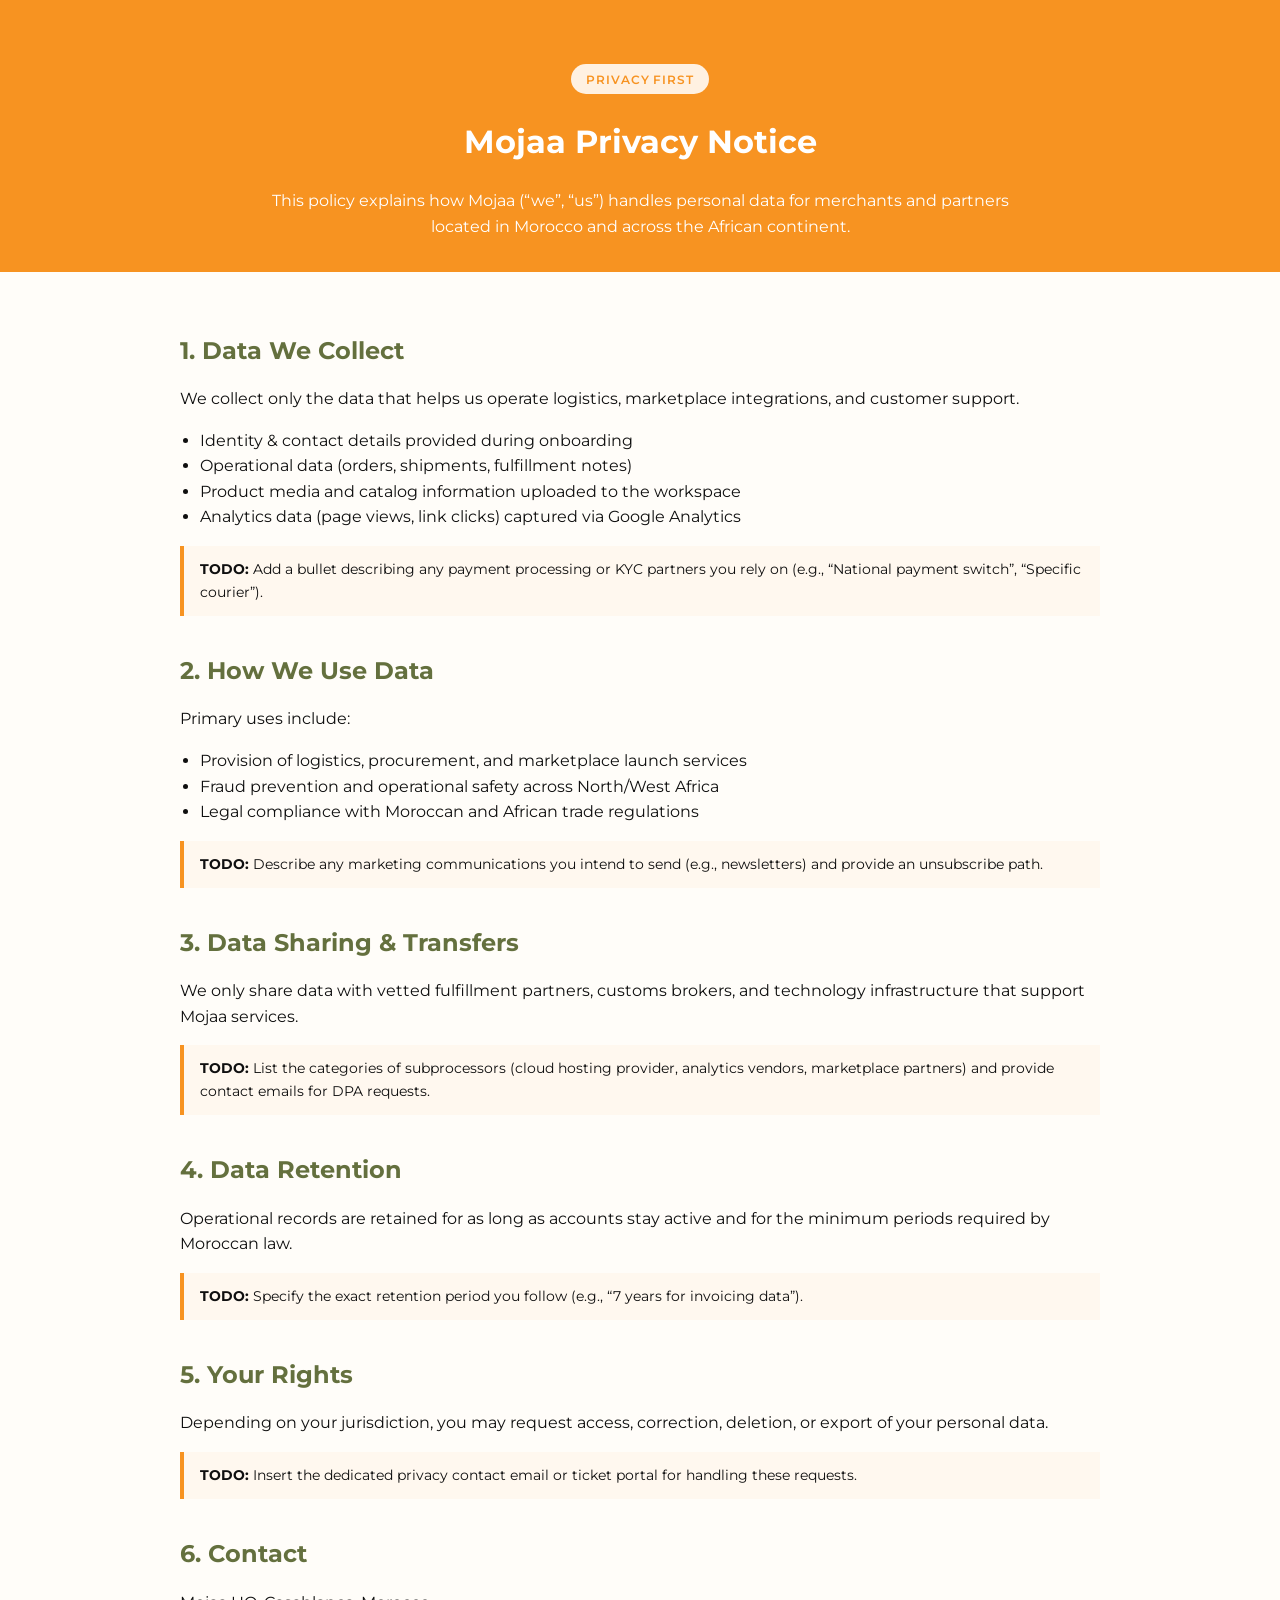
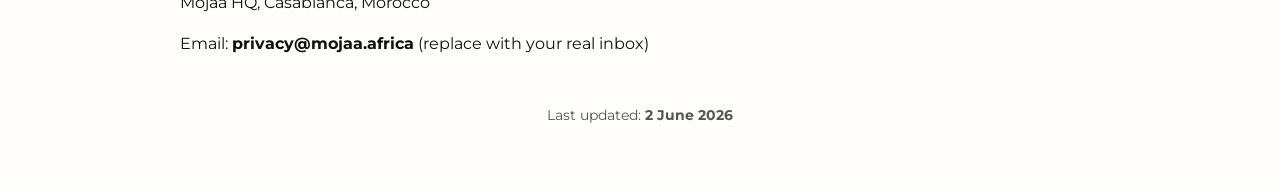
==== public/privacy.html @ 45971359 "Improve SEO and add legal pages" ====
<!doctype html>
<html lang="en">
  <head>
    <meta charset="utf-8" />
    <meta name="viewport" content="width=device-width, initial-scale=1" />
    <title>Mojaa Privacy Notice</title>
    <meta name="description" content="How Mojaa protects the personal data of African merchants and partners." />
    <link rel="preconnect" href="https://fonts.googleapis.com" />
    <link rel="preconnect" href="https://fonts.gstatic.com" crossorigin />
    <link href="https://fonts.googleapis.com/css2?family=Montserrat:wght@400;600;700&display=swap" rel="stylesheet" />
    <style>
      :root {
        color-scheme: light;
        --brand-tangerine: #f79321;
        --brand-dark: #0f0f0f;
        --brand-olive: #64703e;
      }
      * { box-sizing: border-box; }
      body {
        margin: 0;
        font-family: "Montserrat", system-ui, sans-serif;
        color: var(--brand-dark);
        background: #fffdf9;
        line-height: 1.6;
      }
      header {
        background: var(--brand-tangerine);
        color: white;
        padding: 3rem 1rem 2rem;
        text-align: center;
      }
      header p { max-width: 740px; margin: 1rem auto 0; }
      main { max-width: 960px; margin: 0 auto; padding: 2.5rem 1.25rem 4rem; }
      section { margin-bottom: 2.25rem; }
      h1, h2, h3 { font-weight: 700; }
      h2 { color: var(--brand-olive); margin-bottom: 0.5rem; }
      .tag { display: inline-flex; padding: 0.35rem 0.9rem; background: #fff1e1; color: var(--brand-tangerine); border-radius: 999px; text-transform: uppercase; letter-spacing: 0.08em; font-size: 0.75rem; font-weight: 600; }
      ul { padding-left: 1.25rem; }
      footer { text-align: center; font-size: 0.85rem; color: #555; margin-top: 3rem; }
      .todo {
        border-left: 4px solid var(--brand-tangerine);
        padding: 0.75rem 1rem;
        background: #fff8ef;
        font-size: 0.9rem;
        margin-top: 0.75rem;
      }
    </style>
  </head>
  <body>
    <header>
      <p class="tag">Privacy First</p>
      <h1>Mojaa Privacy Notice</h1>
      <p>This policy explains how Mojaa (“we”, “us”) handles personal data for merchants and partners located in Morocco and across the African continent.</p>
    </header>
    <main>
      <section>
        <h2>1. Data We Collect</h2>
        <p>We collect only the data that helps us operate logistics, marketplace integrations, and customer support.</p>
        <ul>
          <li>Identity & contact details provided during onboarding</li>
          <li>Operational data (orders, shipments, fulfillment notes)</li>
          <li>Product media and catalog information uploaded to the workspace</li>
          <li>Analytics data (page views, link clicks) captured via Google Analytics</li>
        </ul>
        <div class="todo"><strong>TODO:</strong> Add a bullet describing any payment processing or KYC partners you rely on (e.g., “National payment switch”, “Specific courier”).</div>
      </section>

      <section>
        <h2>2. How We Use Data</h2>
        <p>Primary uses include:</p>
        <ul>
          <li>Provision of logistics, procurement, and marketplace launch services</li>
          <li>Fraud prevention and operational safety across North/West Africa</li>
          <li>Legal compliance with Moroccan and African trade regulations</li>
        </ul>
        <div class="todo"><strong>TODO:</strong> Describe any marketing communications you intend to send (e.g., newsletters) and provide an unsubscribe path.</div>
      </section>

      <section>
        <h2>3. Data Sharing & Transfers</h2>
        <p>We only share data with vetted fulfillment partners, customs brokers, and technology infrastructure that support Mojaa services.</p>
        <div class="todo"><strong>TODO:</strong> List the categories of subprocessors (cloud hosting provider, analytics vendors, marketplace partners) and provide contact emails for DPA requests.</div>
      </section>

      <section>
        <h2>4. Data Retention</h2>
        <p>Operational records are retained for as long as accounts stay active and for the minimum periods required by Moroccan law.</p>
        <div class="todo"><strong>TODO:</strong> Specify the exact retention period you follow (e.g., “7 years for invoicing data”).</div>
      </section>

      <section>
        <h2>5. Your Rights</h2>
        <p>Depending on your jurisdiction, you may request access, correction, deletion, or export of your personal data.</p>
        <div class="todo"><strong>TODO:</strong> Insert the dedicated privacy contact email or ticket portal for handling these requests.</div>
      </section>

      <section>
        <h2>6. Contact</h2>
        <p>Mojaa HQ, Casablanca, Morocco</p>
        <p>Email: <strong>privacy@mojaa.africa</strong> (replace with your real inbox)</p>
      </section>

      <footer>Last updated: <strong>2 June 2026</strong></footer>
    </main>
  </body>
</html>
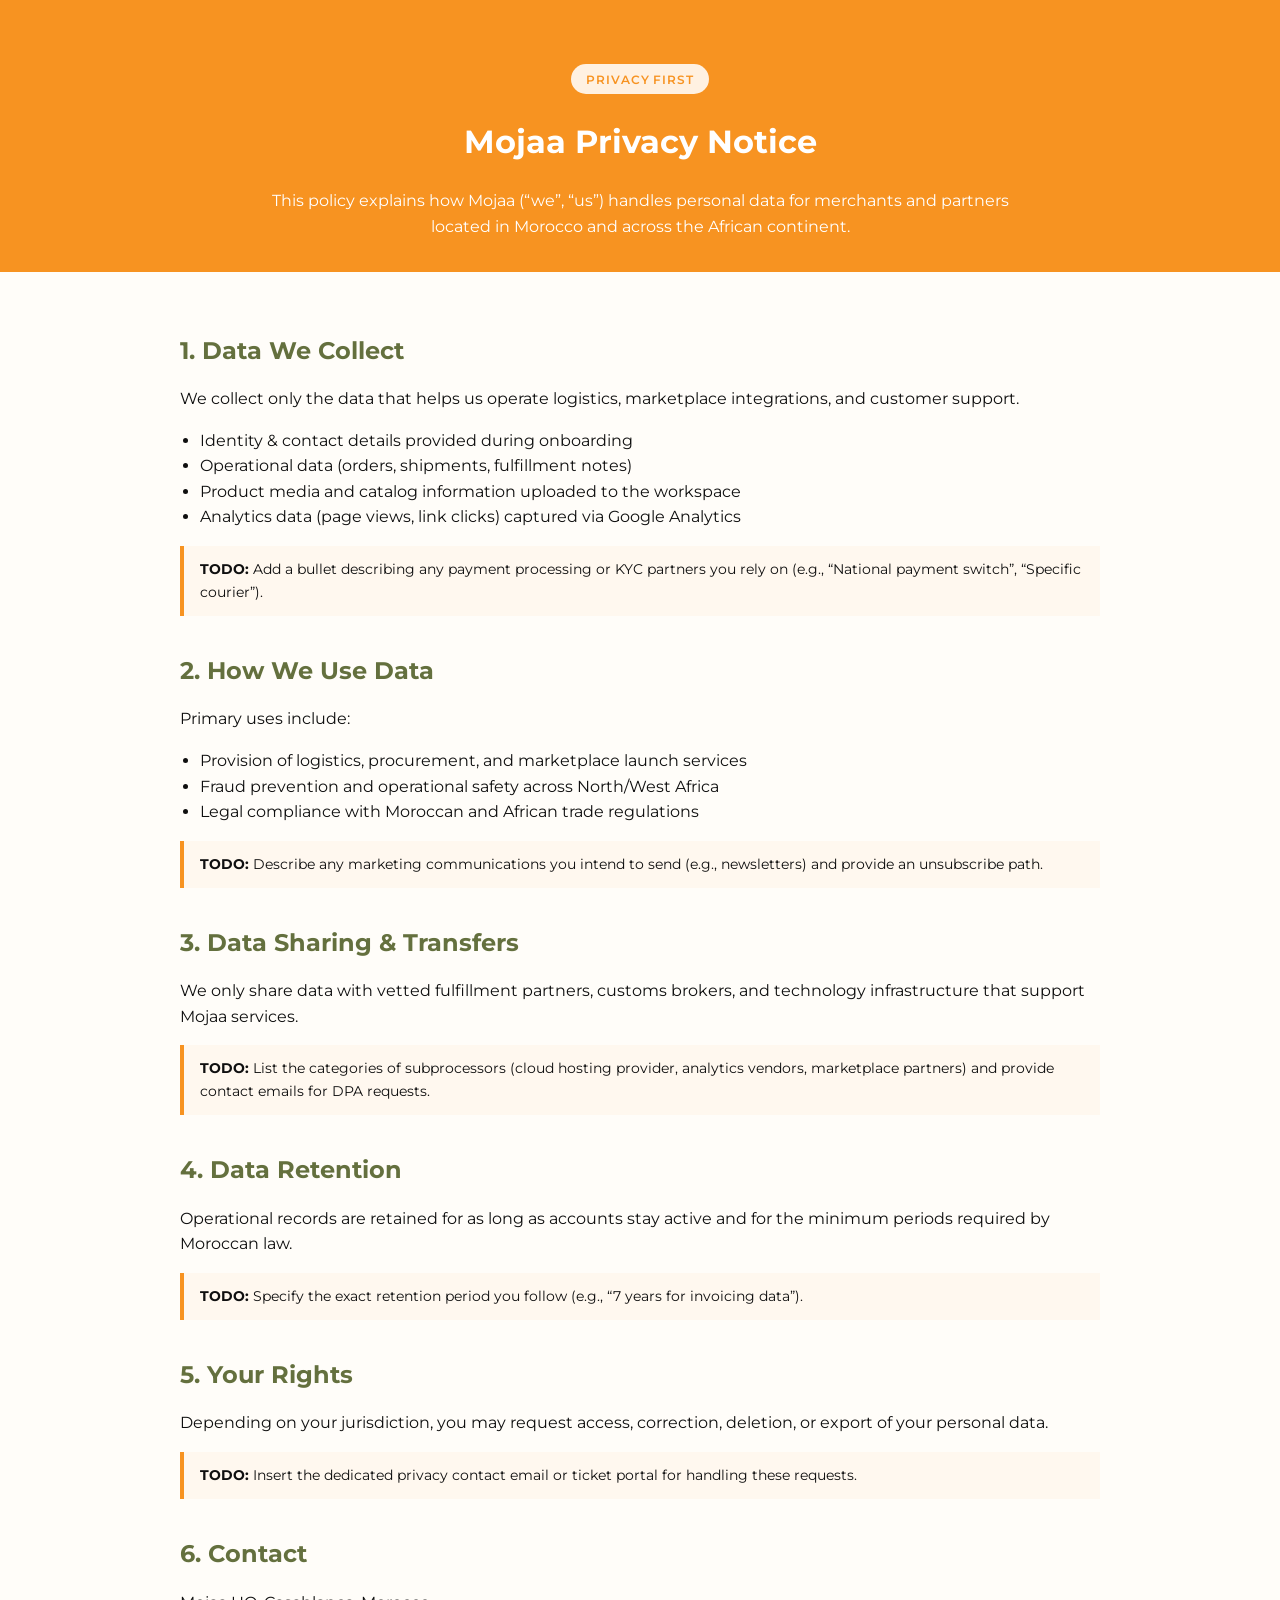
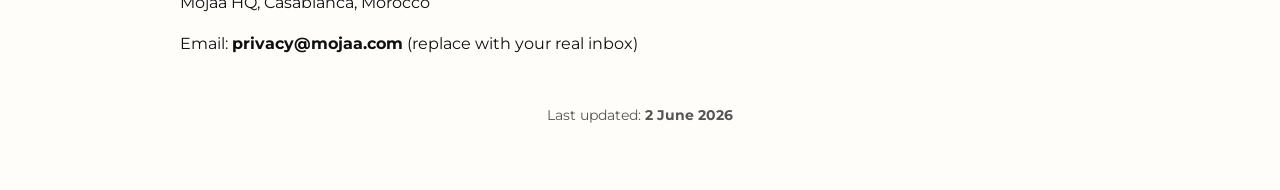
==== commit 0b1f09c0: "Align domains and add brand tagline" ====
--- a/public/privacy.html
+++ b/public/privacy.html
@@ -97,7 +97,7 @@
       <section>
         <h2>6. Contact</h2>
         <p>Mojaa HQ, Casablanca, Morocco</p>
-        <p>Email: <strong>privacy@mojaa.africa</strong> (replace with your real inbox)</p>
+        <p>Email: <strong>privacy@mojaa.com</strong> (replace with your real inbox)</p>
       </section>
 
       <footer>Last updated: <strong>2 June 2026</strong></footer>
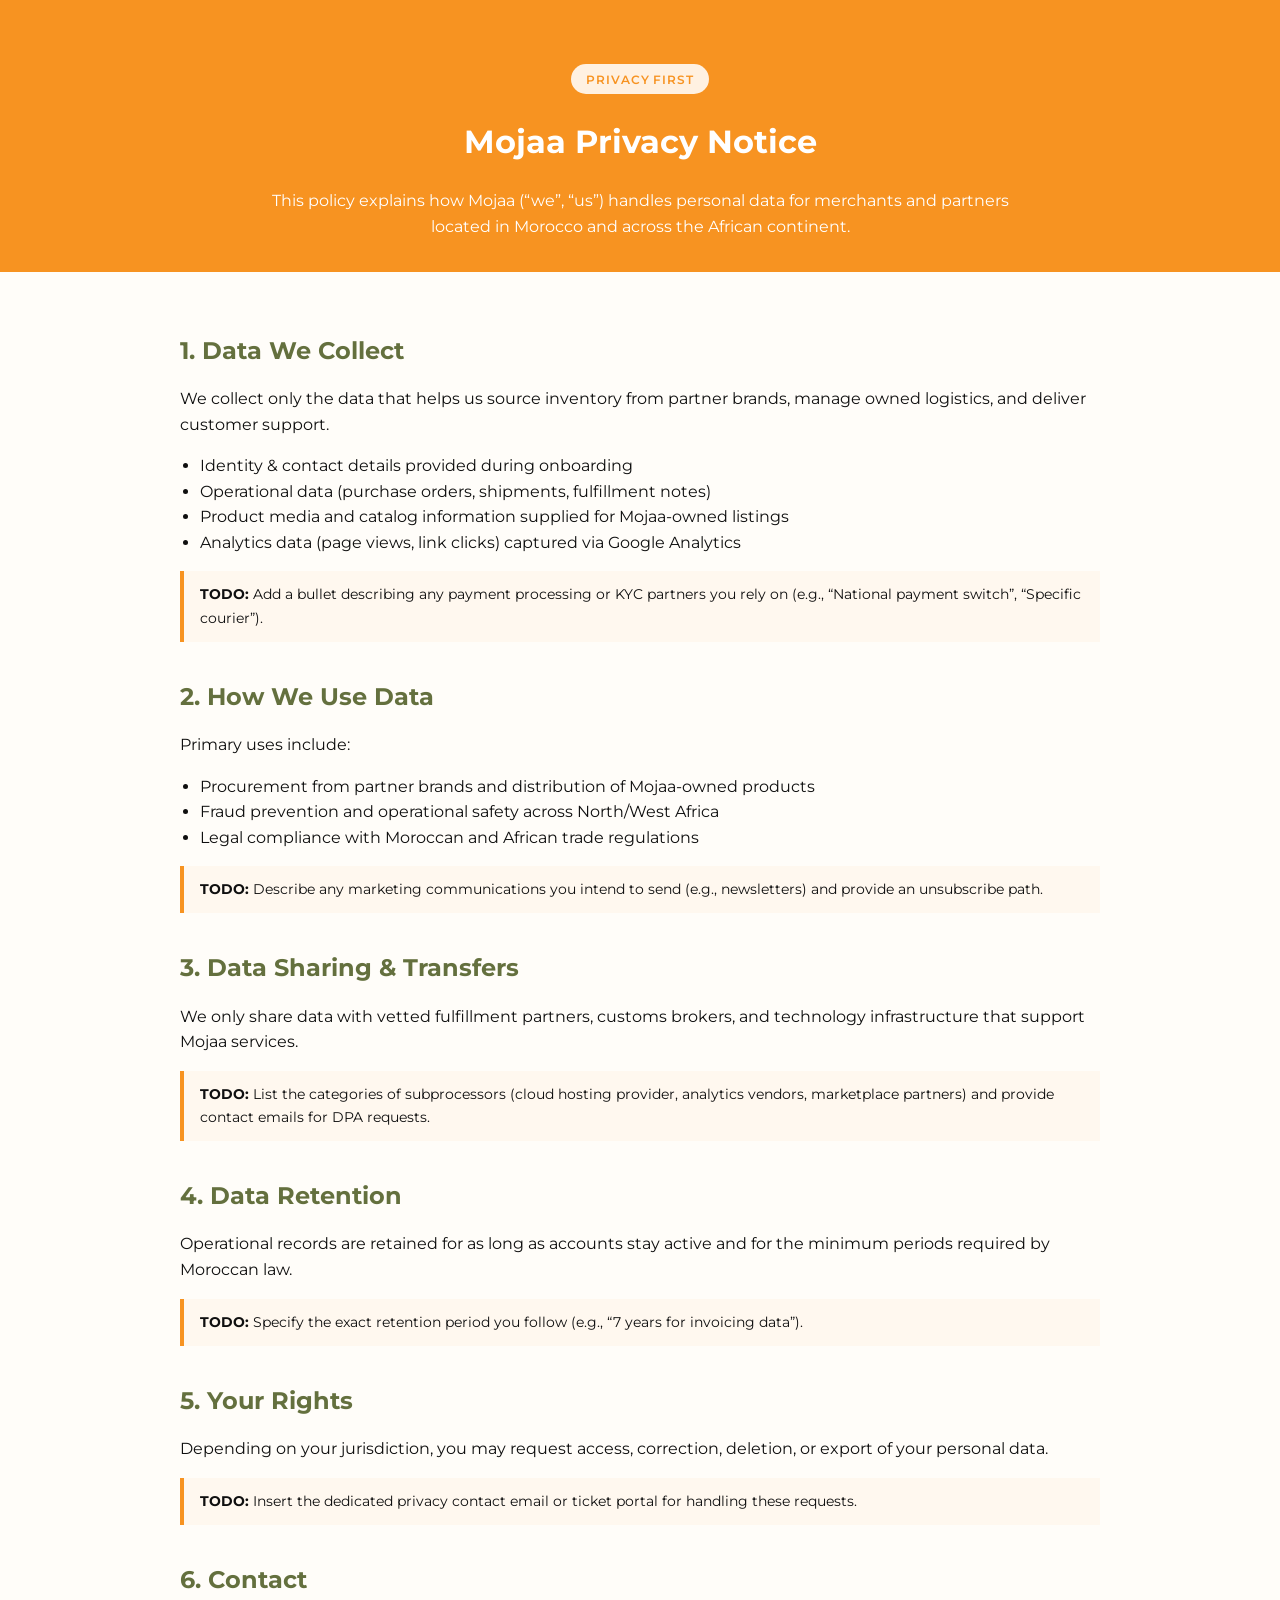
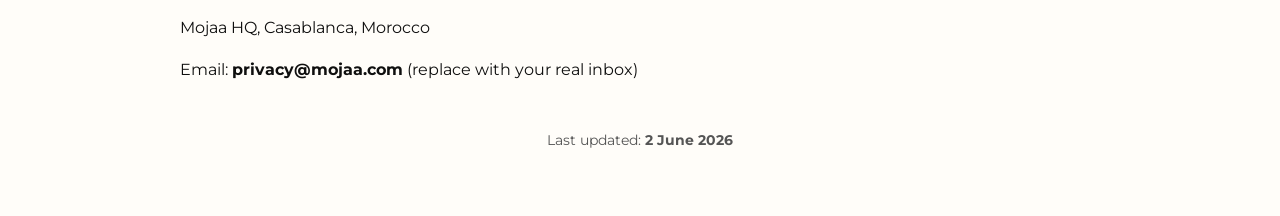
==== commit ac638adf: "Clarify owned retail model" ====
--- a/public/privacy.html
+++ b/public/privacy.html
@@ -55,11 +55,11 @@
     <main>
       <section>
         <h2>1. Data We Collect</h2>
-        <p>We collect only the data that helps us operate logistics, marketplace integrations, and customer support.</p>
+        <p>We collect only the data that helps us source inventory from partner brands, manage owned logistics, and deliver customer support.</p>
         <ul>
           <li>Identity & contact details provided during onboarding</li>
-          <li>Operational data (orders, shipments, fulfillment notes)</li>
-          <li>Product media and catalog information uploaded to the workspace</li>
+          <li>Operational data (purchase orders, shipments, fulfillment notes)</li>
+          <li>Product media and catalog information supplied for Mojaa-owned listings</li>
           <li>Analytics data (page views, link clicks) captured via Google Analytics</li>
         </ul>
         <div class="todo"><strong>TODO:</strong> Add a bullet describing any payment processing or KYC partners you rely on (e.g., “National payment switch”, “Specific courier”).</div>
@@ -69,7 +69,7 @@
         <h2>2. How We Use Data</h2>
         <p>Primary uses include:</p>
         <ul>
-          <li>Provision of logistics, procurement, and marketplace launch services</li>
+          <li>Procurement from partner brands and distribution of Mojaa-owned products</li>
           <li>Fraud prevention and operational safety across North/West Africa</li>
           <li>Legal compliance with Moroccan and African trade regulations</li>
         </ul>
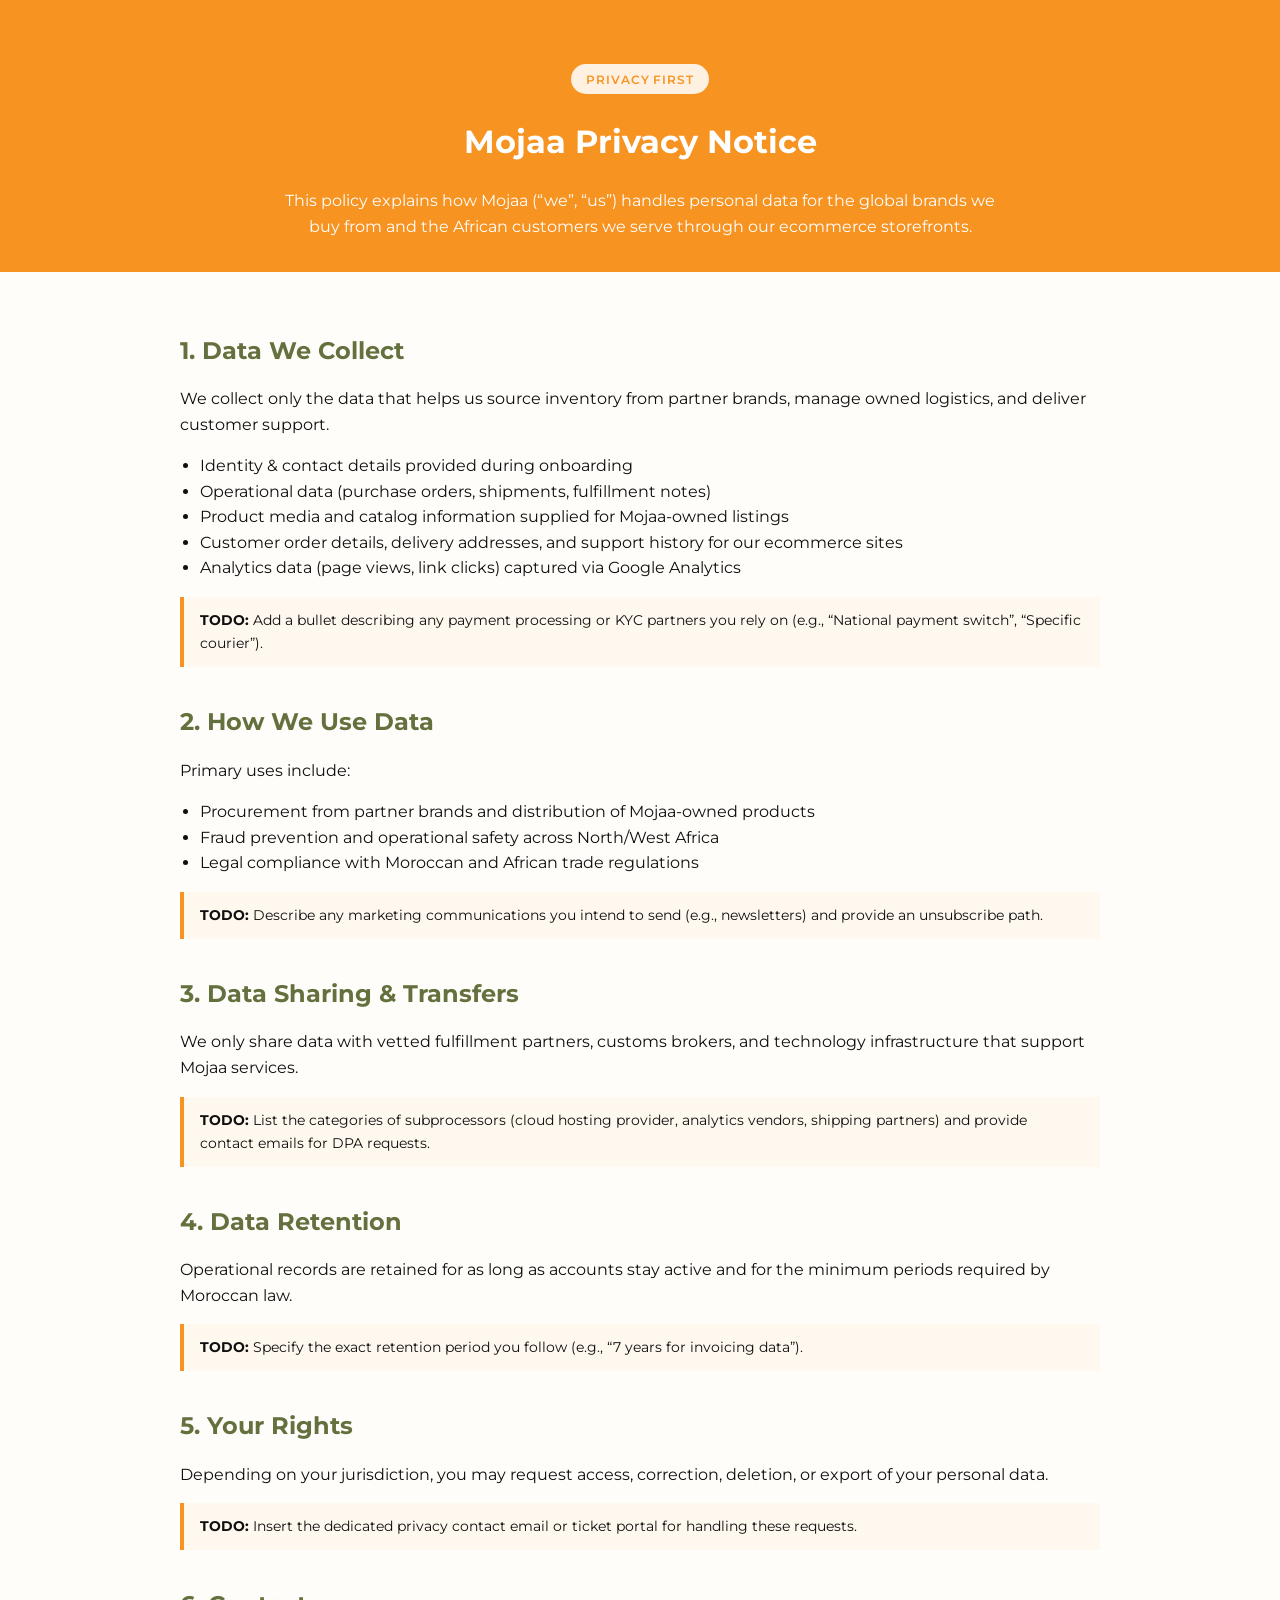
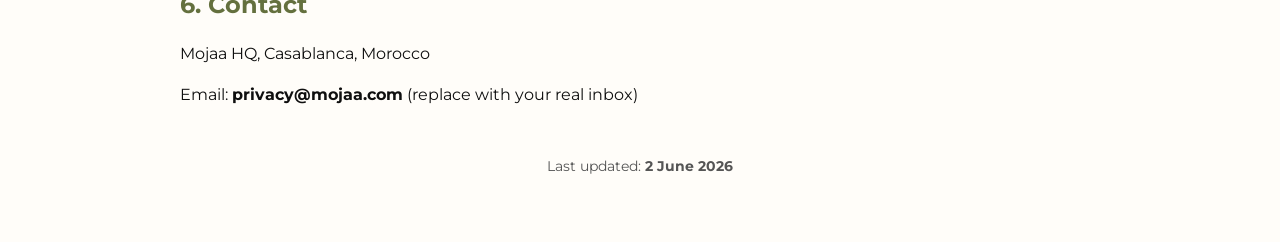
==== commit cee3f983: "Emphasize global brand sourcing" ====
--- a/public/privacy.html
+++ b/public/privacy.html
@@ -50,7 +50,7 @@
     <header>
       <p class="tag">Privacy First</p>
       <h1>Mojaa Privacy Notice</h1>
-      <p>This policy explains how Mojaa (“we”, “us”) handles personal data for merchants and partners located in Morocco and across the African continent.</p>
+      <p>This policy explains how Mojaa (“we”, “us”) handles personal data for the global brands we buy from and the African customers we serve through our ecommerce storefronts.</p>
     </header>
     <main>
       <section>
@@ -60,6 +60,7 @@
           <li>Identity & contact details provided during onboarding</li>
           <li>Operational data (purchase orders, shipments, fulfillment notes)</li>
           <li>Product media and catalog information supplied for Mojaa-owned listings</li>
+          <li>Customer order details, delivery addresses, and support history for our ecommerce sites</li>
           <li>Analytics data (page views, link clicks) captured via Google Analytics</li>
         </ul>
         <div class="todo"><strong>TODO:</strong> Add a bullet describing any payment processing or KYC partners you rely on (e.g., “National payment switch”, “Specific courier”).</div>
@@ -79,7 +80,7 @@
       <section>
         <h2>3. Data Sharing & Transfers</h2>
         <p>We only share data with vetted fulfillment partners, customs brokers, and technology infrastructure that support Mojaa services.</p>
-        <div class="todo"><strong>TODO:</strong> List the categories of subprocessors (cloud hosting provider, analytics vendors, marketplace partners) and provide contact emails for DPA requests.</div>
+        <div class="todo"><strong>TODO:</strong> List the categories of subprocessors (cloud hosting provider, analytics vendors, shipping partners) and provide contact emails for DPA requests.</div>
       </section>
 
       <section>
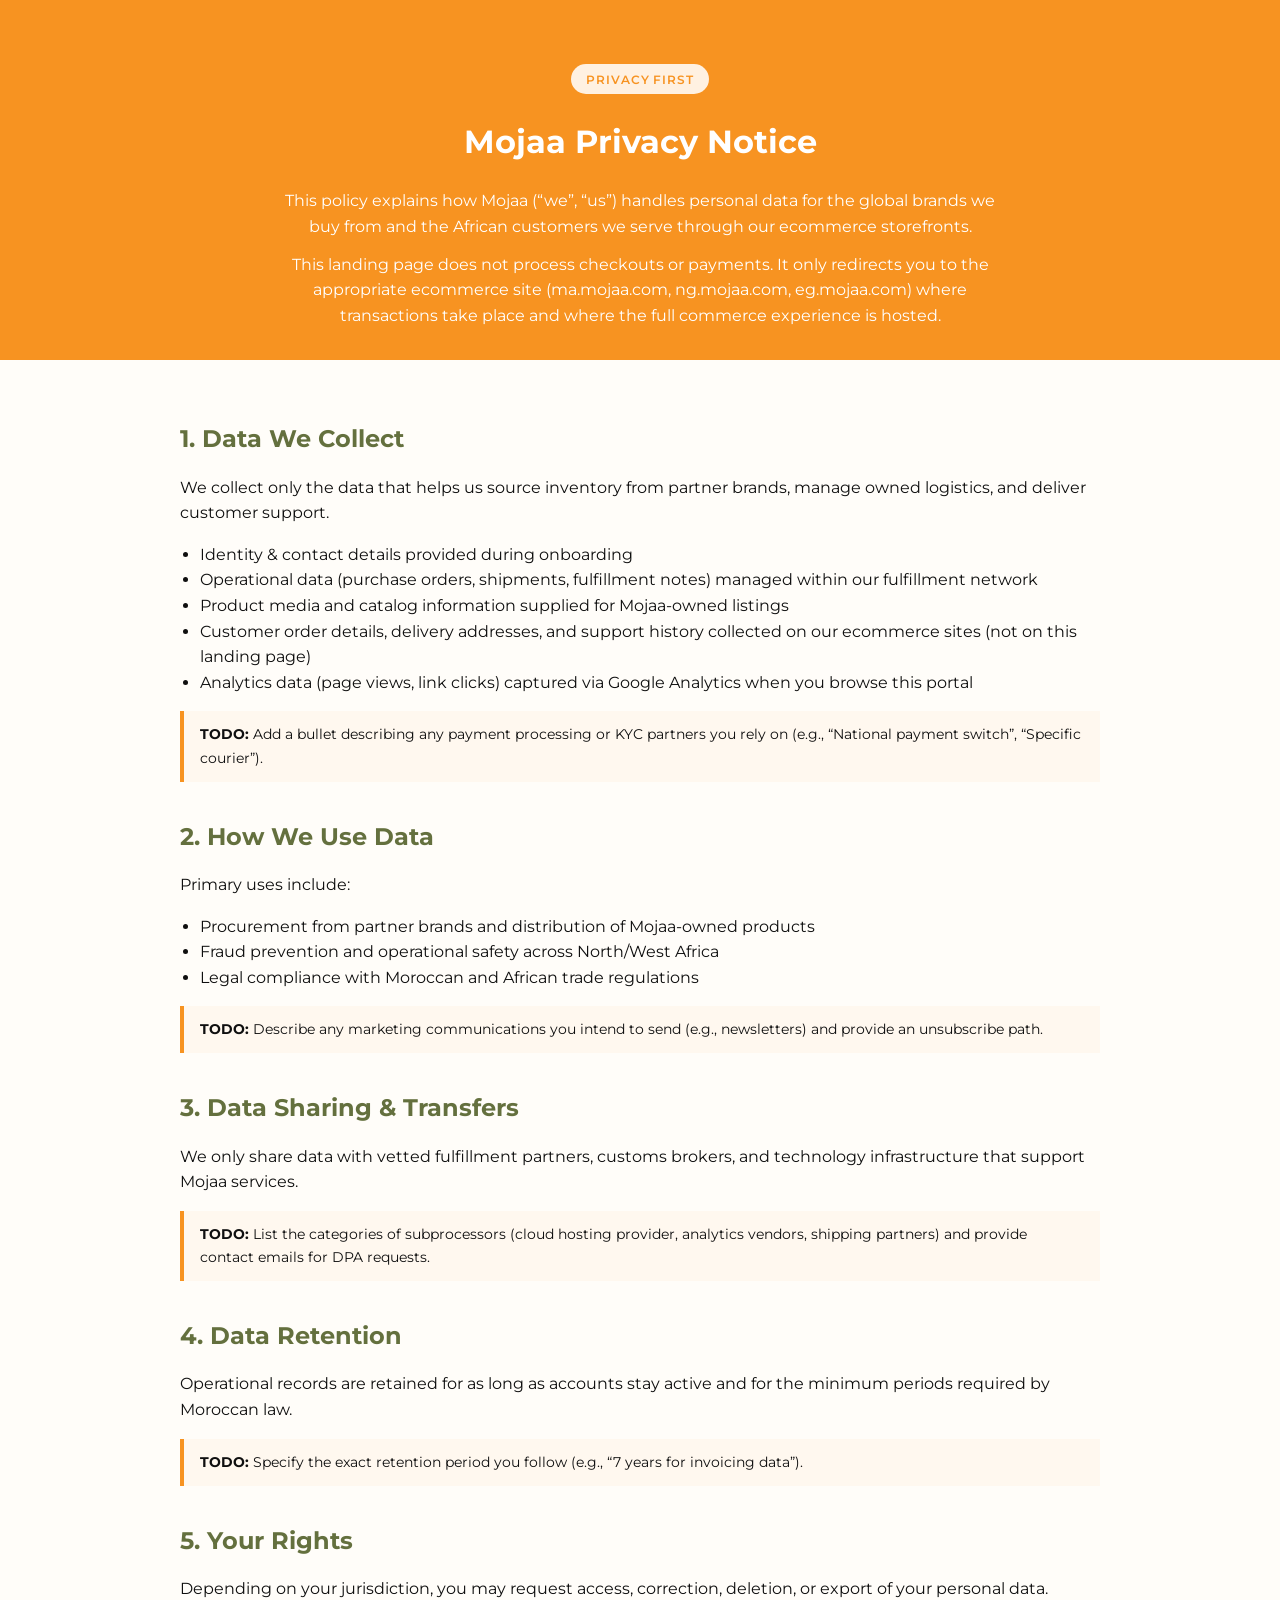
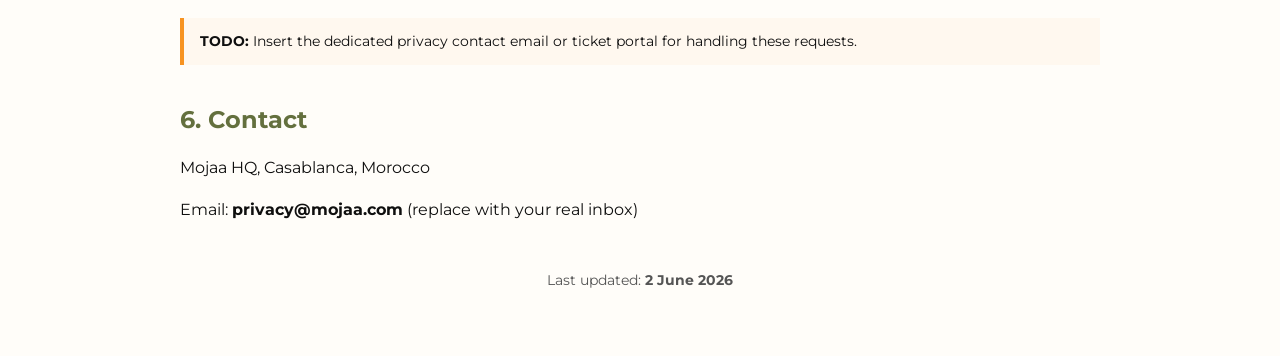
==== commit b95b0d46: "Clarify portal-only experience" ====
--- a/public/privacy.html
+++ b/public/privacy.html
@@ -51,6 +51,9 @@
       <p class="tag">Privacy First</p>
       <h1>Mojaa Privacy Notice</h1>
       <p>This policy explains how Mojaa (“we”, “us”) handles personal data for the global brands we buy from and the African customers we serve through our ecommerce storefronts.</p>
+      <p class="text-sm max-w-3xl mx-auto" style="margin-top: 0.75rem;">
+        This landing page does not process checkouts or payments. It only redirects you to the appropriate ecommerce site (ma.mojaa.com, ng.mojaa.com, eg.mojaa.com) where transactions take place and where the full commerce experience is hosted.
+      </p>
     </header>
     <main>
       <section>
@@ -58,10 +61,10 @@
         <p>We collect only the data that helps us source inventory from partner brands, manage owned logistics, and deliver customer support.</p>
         <ul>
           <li>Identity & contact details provided during onboarding</li>
-          <li>Operational data (purchase orders, shipments, fulfillment notes)</li>
+          <li>Operational data (purchase orders, shipments, fulfillment notes) managed within our fulfillment network</li>
           <li>Product media and catalog information supplied for Mojaa-owned listings</li>
-          <li>Customer order details, delivery addresses, and support history for our ecommerce sites</li>
-          <li>Analytics data (page views, link clicks) captured via Google Analytics</li>
+          <li>Customer order details, delivery addresses, and support history collected on our ecommerce sites (not on this landing page)</li>
+          <li>Analytics data (page views, link clicks) captured via Google Analytics when you browse this portal</li>
         </ul>
         <div class="todo"><strong>TODO:</strong> Add a bullet describing any payment processing or KYC partners you rely on (e.g., “National payment switch”, “Specific courier”).</div>
       </section>
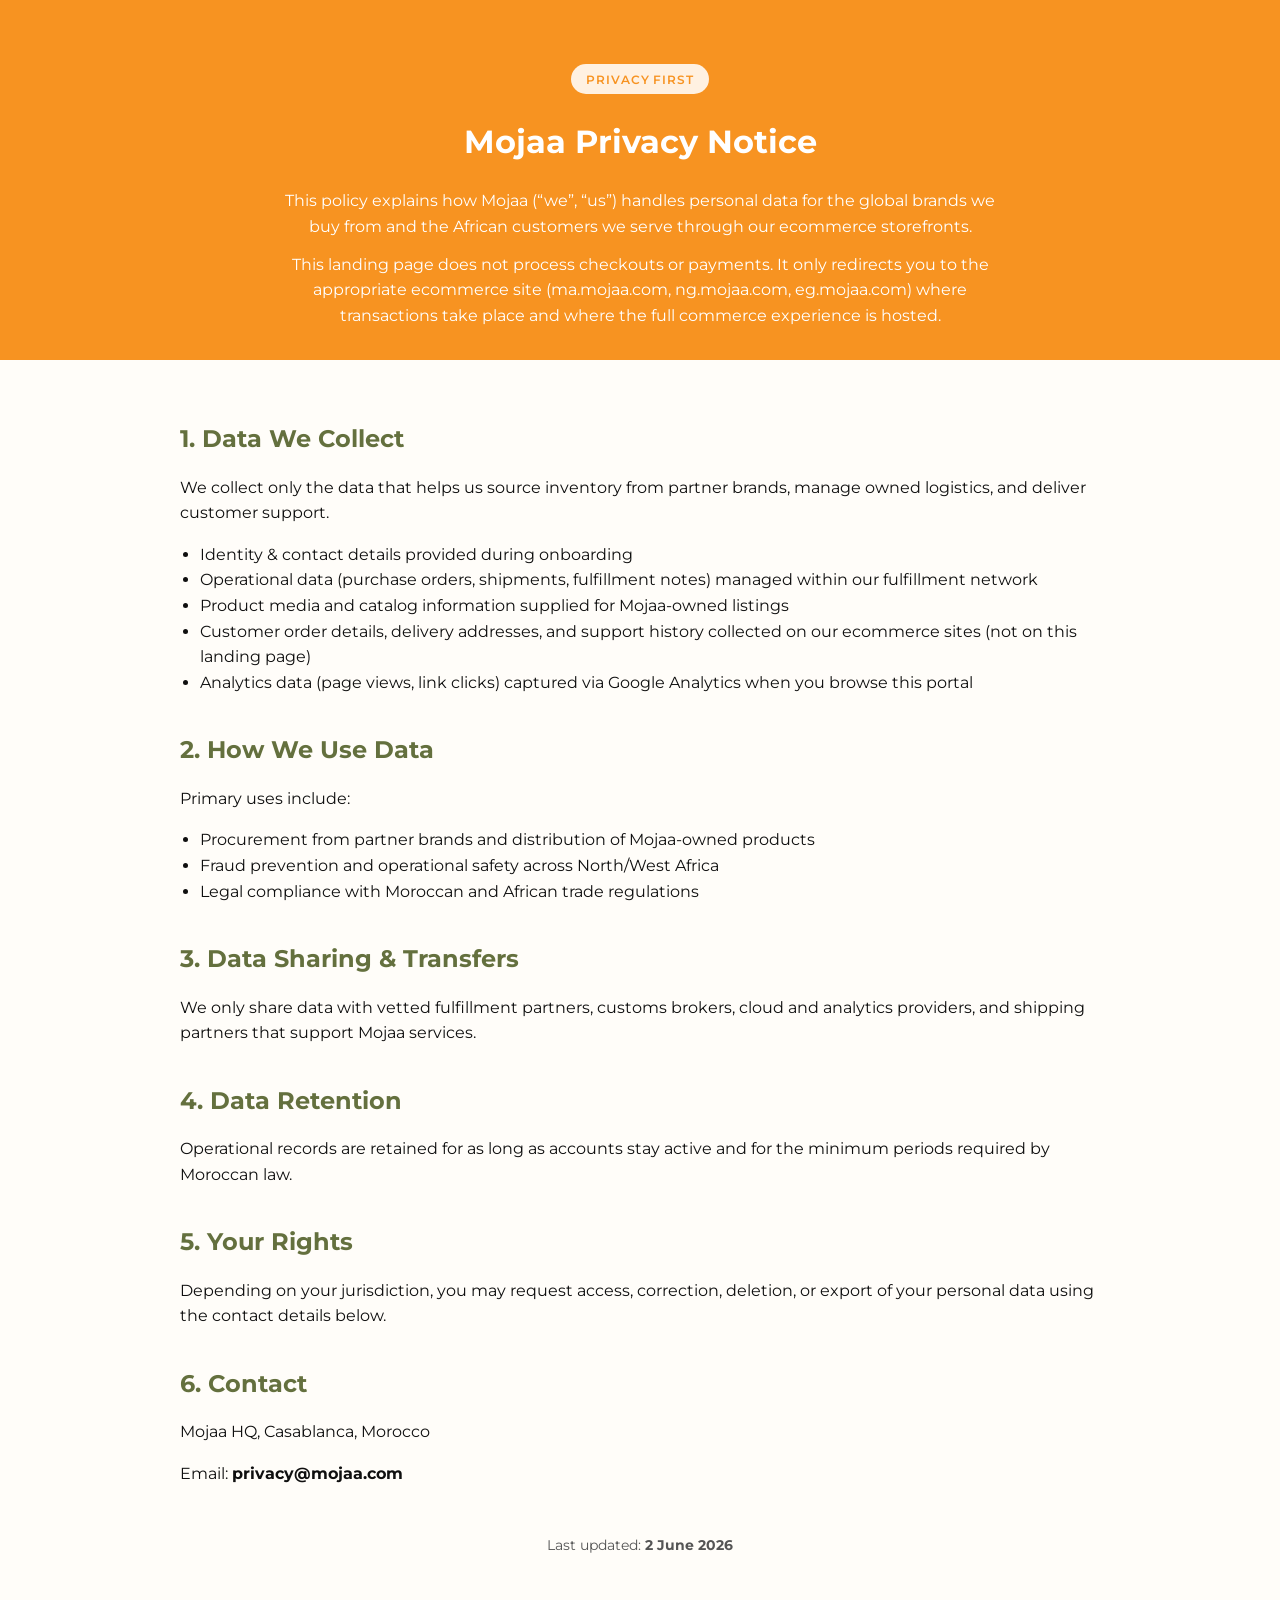
==== commit 31957947: "Simplify hero and legal text" ====
--- a/public/privacy.html
+++ b/public/privacy.html
@@ -66,7 +66,6 @@
           <li>Customer order details, delivery addresses, and support history collected on our ecommerce sites (not on this landing page)</li>
           <li>Analytics data (page views, link clicks) captured via Google Analytics when you browse this portal</li>
         </ul>
-        <div class="todo"><strong>TODO:</strong> Add a bullet describing any payment processing or KYC partners you rely on (e.g., “National payment switch”, “Specific courier”).</div>
       </section>
 
       <section>
@@ -77,31 +76,27 @@
           <li>Fraud prevention and operational safety across North/West Africa</li>
           <li>Legal compliance with Moroccan and African trade regulations</li>
         </ul>
-        <div class="todo"><strong>TODO:</strong> Describe any marketing communications you intend to send (e.g., newsletters) and provide an unsubscribe path.</div>
       </section>
 
       <section>
         <h2>3. Data Sharing & Transfers</h2>
-        <p>We only share data with vetted fulfillment partners, customs brokers, and technology infrastructure that support Mojaa services.</p>
-        <div class="todo"><strong>TODO:</strong> List the categories of subprocessors (cloud hosting provider, analytics vendors, shipping partners) and provide contact emails for DPA requests.</div>
+        <p>We only share data with vetted fulfillment partners, customs brokers, cloud and analytics providers, and shipping partners that support Mojaa services.</p>
       </section>
 
       <section>
         <h2>4. Data Retention</h2>
         <p>Operational records are retained for as long as accounts stay active and for the minimum periods required by Moroccan law.</p>
-        <div class="todo"><strong>TODO:</strong> Specify the exact retention period you follow (e.g., “7 years for invoicing data”).</div>
       </section>
 
       <section>
         <h2>5. Your Rights</h2>
-        <p>Depending on your jurisdiction, you may request access, correction, deletion, or export of your personal data.</p>
-        <div class="todo"><strong>TODO:</strong> Insert the dedicated privacy contact email or ticket portal for handling these requests.</div>
+        <p>Depending on your jurisdiction, you may request access, correction, deletion, or export of your personal data using the contact details below.</p>
       </section>
 
       <section>
         <h2>6. Contact</h2>
         <p>Mojaa HQ, Casablanca, Morocco</p>
-        <p>Email: <strong>privacy@mojaa.com</strong> (replace with your real inbox)</p>
+        <p>Email: <strong>privacy@mojaa.com</strong></p>
       </section>
 
       <footer>Last updated: <strong>2 June 2026</strong></footer>
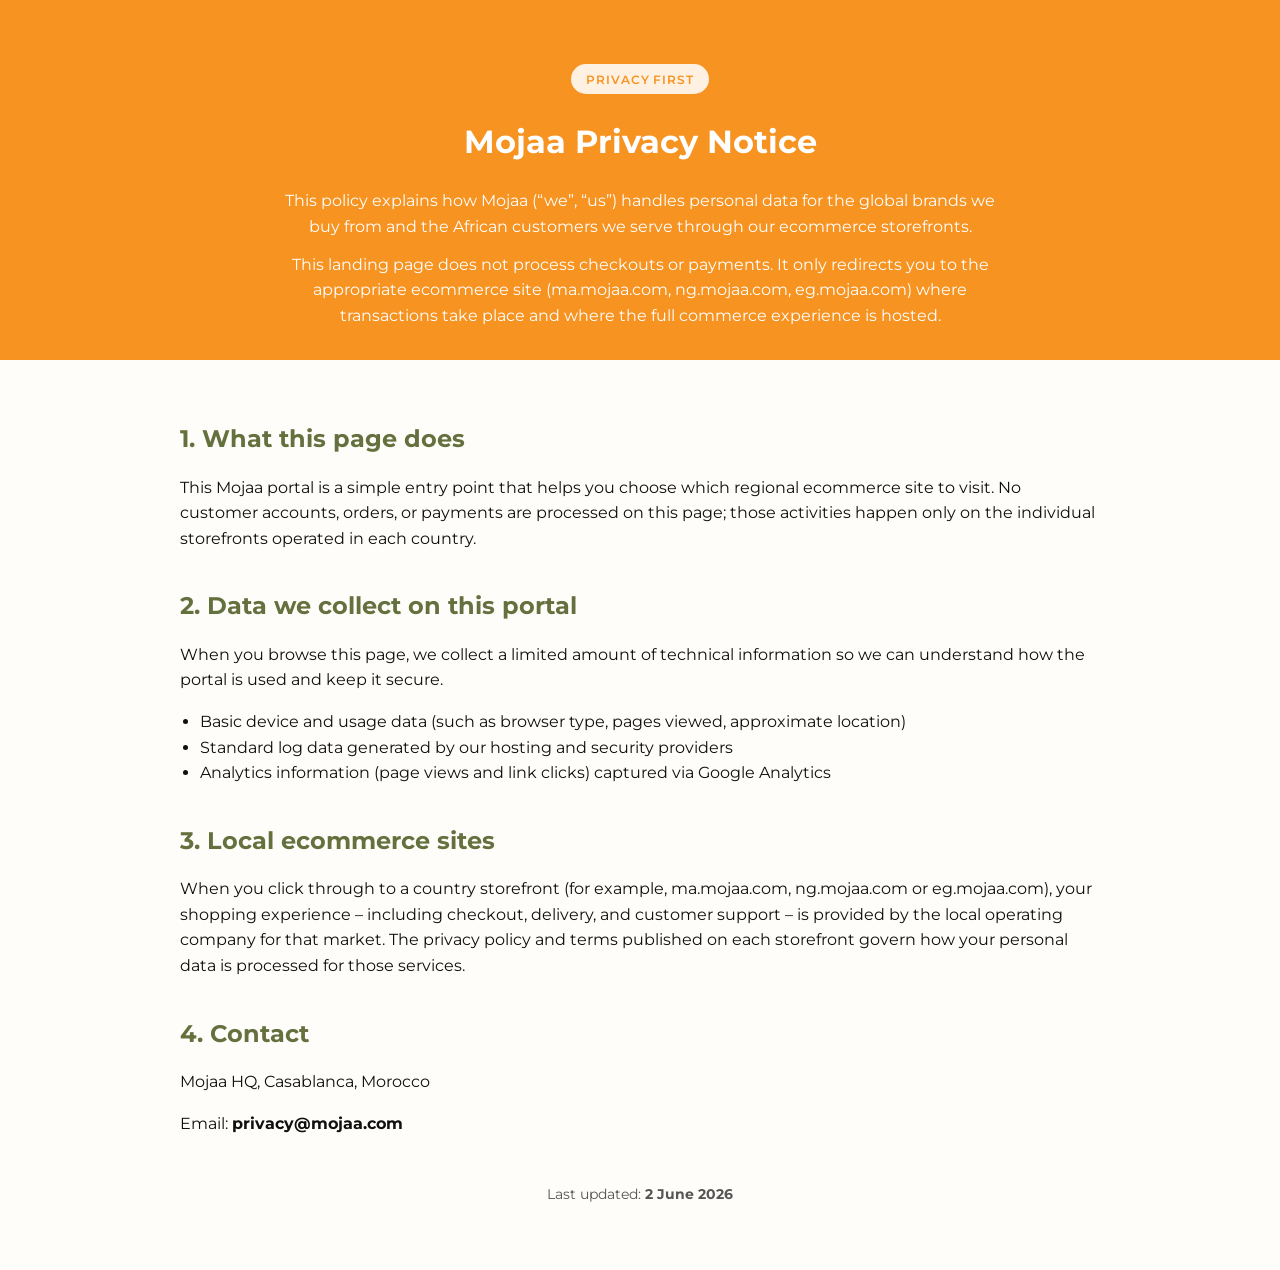
==== commit 8757dcae: "Simplify legal surface and keep portal privacy" ====
--- a/public/privacy.html
+++ b/public/privacy.html
@@ -57,44 +57,39 @@
     </header>
     <main>
       <section>
-        <h2>1. Data We Collect</h2>
-        <p>We collect only the data that helps us source inventory from partner brands, manage owned logistics, and deliver customer support.</p>
+        <h2>1. What this page does</h2>
+        <p>
+          This Mojaa portal is a simple entry point that helps you choose which regional ecommerce site to visit. 
+          No customer accounts, orders, or payments are processed on this page; those activities happen only on the 
+          individual storefronts operated in each country.
+        </p>
+      </section>
+
+      <section>
+        <h2>2. Data we collect on this portal</h2>
+        <p>
+          When you browse this page, we collect a limited amount of technical information so we can understand how the 
+          portal is used and keep it secure.
+        </p>
         <ul>
-          <li>Identity & contact details provided during onboarding</li>
-          <li>Operational data (purchase orders, shipments, fulfillment notes) managed within our fulfillment network</li>
-          <li>Product media and catalog information supplied for Mojaa-owned listings</li>
-          <li>Customer order details, delivery addresses, and support history collected on our ecommerce sites (not on this landing page)</li>
-          <li>Analytics data (page views, link clicks) captured via Google Analytics when you browse this portal</li>
+          <li>Basic device and usage data (such as browser type, pages viewed, approximate location)</li>
+          <li>Standard log data generated by our hosting and security providers</li>
+          <li>Analytics information (page views and link clicks) captured via Google Analytics</li>
         </ul>
       </section>
 
       <section>
-        <h2>2. How We Use Data</h2>
-        <p>Primary uses include:</p>
-        <ul>
-          <li>Procurement from partner brands and distribution of Mojaa-owned products</li>
-          <li>Fraud prevention and operational safety across North/West Africa</li>
-          <li>Legal compliance with Moroccan and African trade regulations</li>
-        </ul>
+        <h2>3. Local ecommerce sites</h2>
+        <p>
+          When you click through to a country storefront (for example, ma.mojaa.com, ng.mojaa.com or eg.mojaa.com), 
+          your shopping experience – including checkout, delivery, and customer support – is provided by the local 
+          operating company for that market. The privacy policy and terms published on each storefront govern how your 
+          personal data is processed for those services.
+        </p>
       </section>
 
       <section>
-        <h2>3. Data Sharing & Transfers</h2>
-        <p>We only share data with vetted fulfillment partners, customs brokers, cloud and analytics providers, and shipping partners that support Mojaa services.</p>
-      </section>
-
-      <section>
-        <h2>4. Data Retention</h2>
-        <p>Operational records are retained for as long as accounts stay active and for the minimum periods required by Moroccan law.</p>
-      </section>
-
-      <section>
-        <h2>5. Your Rights</h2>
-        <p>Depending on your jurisdiction, you may request access, correction, deletion, or export of your personal data using the contact details below.</p>
-      </section>
-
-      <section>
-        <h2>6. Contact</h2>
+        <h2>4. Contact</h2>
         <p>Mojaa HQ, Casablanca, Morocco</p>
         <p>Email: <strong>privacy@mojaa.com</strong></p>
       </section>
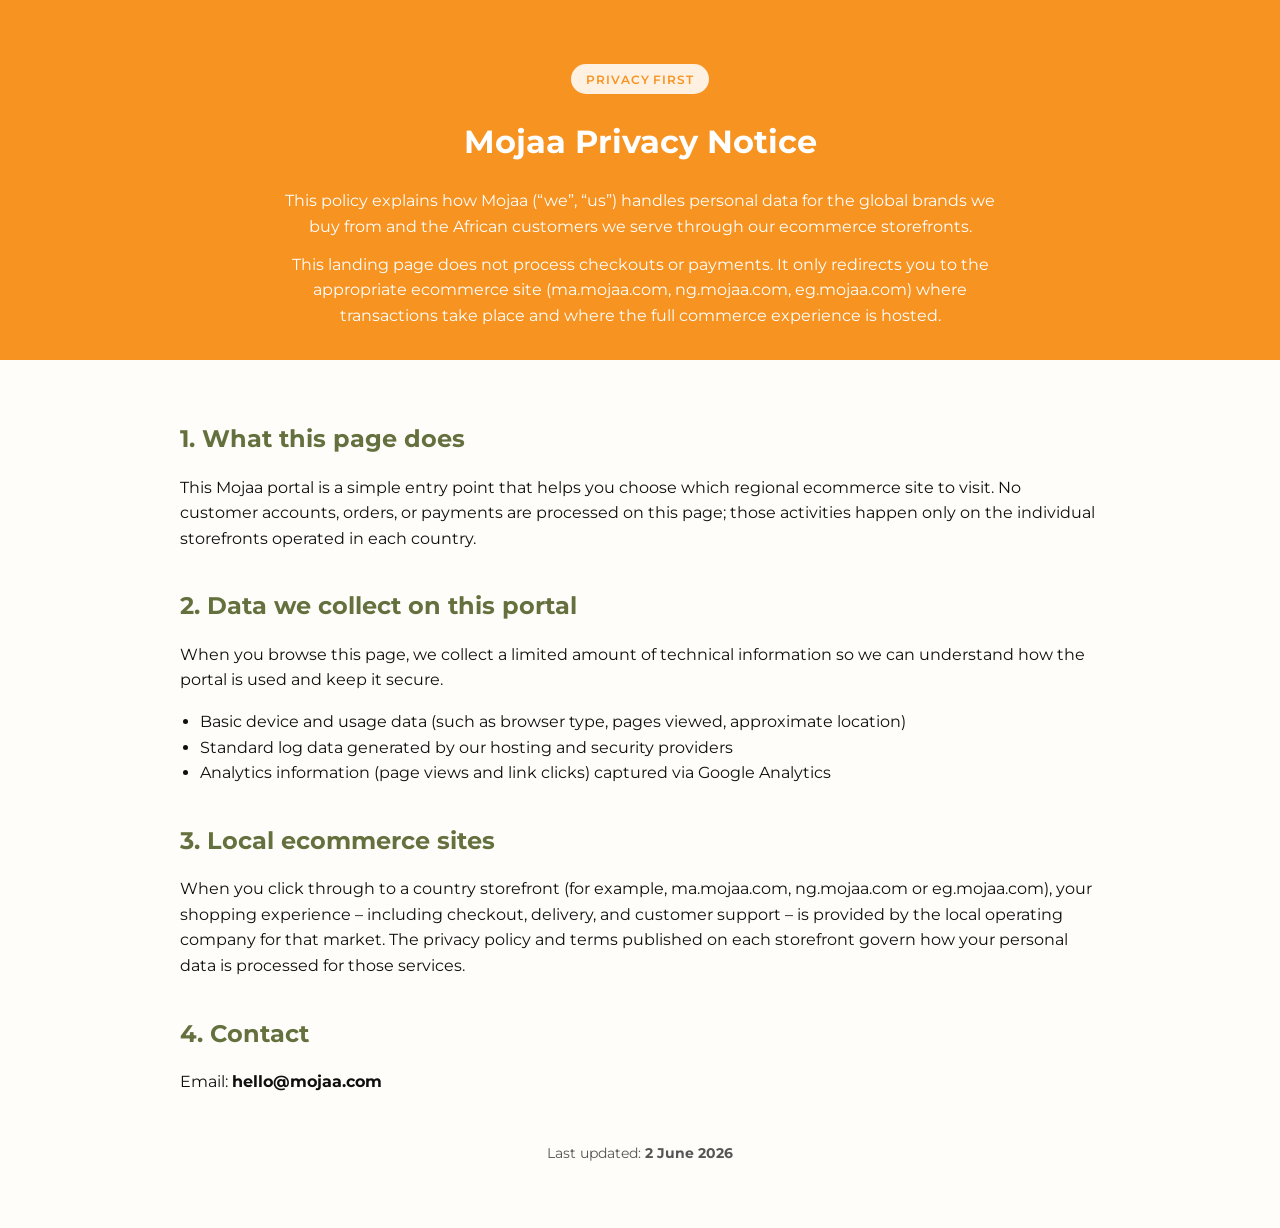
==== commit 03141970: "Update privacy contact email" ====
--- a/public/privacy.html
+++ b/public/privacy.html
@@ -90,8 +90,7 @@
 
       <section>
         <h2>4. Contact</h2>
-        <p>Mojaa HQ, Casablanca, Morocco</p>
-        <p>Email: <strong>privacy@mojaa.com</strong></p>
+        <p>Email: <strong>hello@mojaa.com</strong></p>
       </section>
 
       <footer>Last updated: <strong>2 June 2026</strong></footer>
